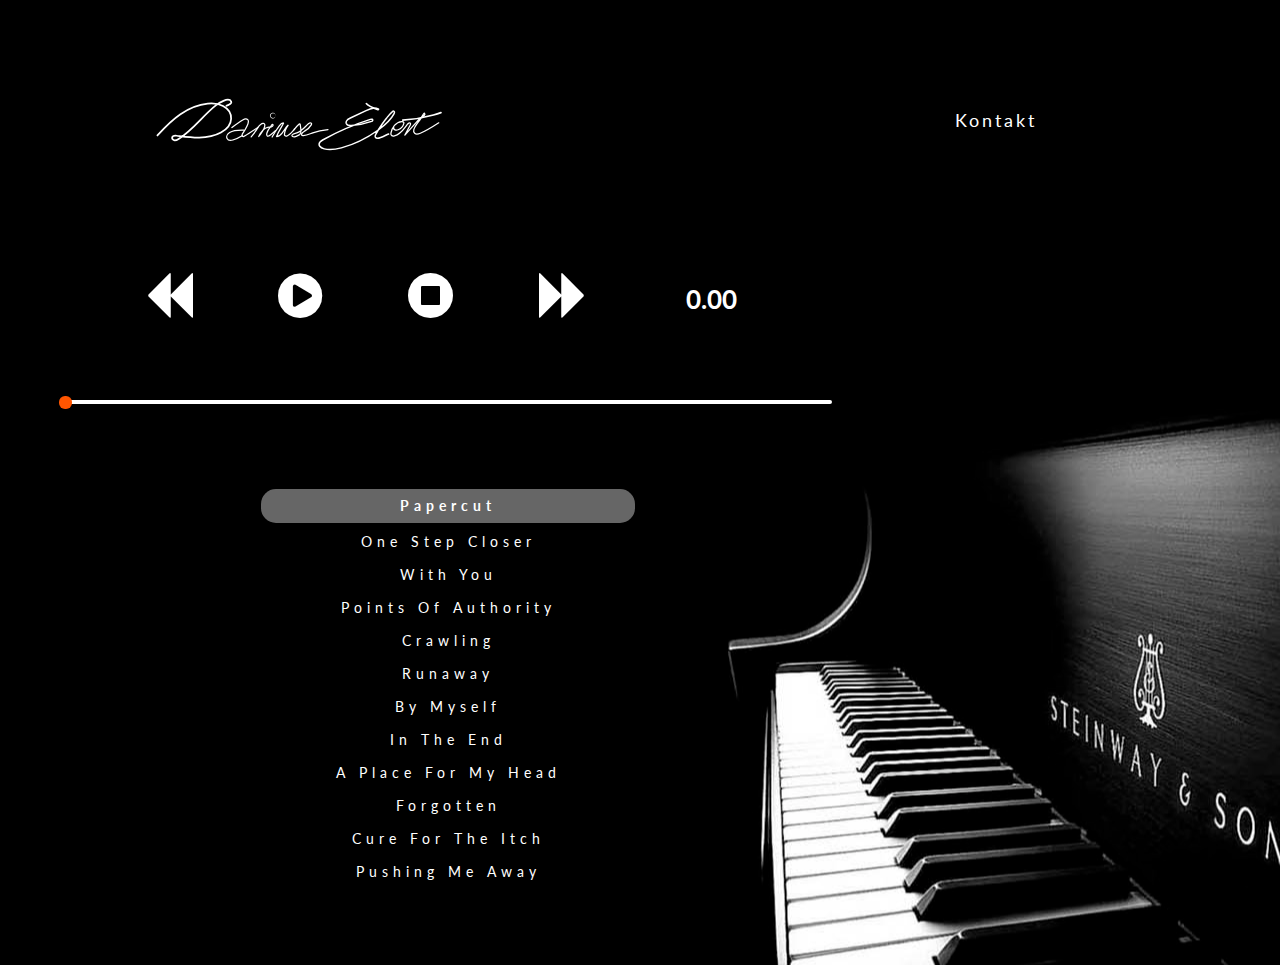
==== index.html @ bb67025f "Add files via upload" ====
<html>
<head>
    <title>Dariusz Elert - Kompozytor</title>
    <link rel="stylesheet" href="css/style.css" media="screen">
    <link rel="stylesheet" href="css/font-awesome.min.css">
	<link href="https://fonts.googleapis.com/css?family=Lato:400,700i&amp;subset=latin-ext" rel="stylesheet"> 
<link href="https://fonts.googleapis.com/css?family=Nothing+You+Could+Do" rel="stylesheet">
</head>
<body>
	<div id="top">
		<div class="logo">
			<img src="images/dariusz.svg" alt="">
		</div>
		<div class="mini-menu">
		<button class="toggle">Kontakt</button>
			<div id="target">kontakt@dariuszelert.pl</div>
		</div>
	</div>
<div id="container">

		 <div id="buttons">
		 
			<button id="prev"><i class="fa fa-backward " aria-hidden="true" style="color: white;"></i></button>
			<button id="play"><i class="fa fa-play-circle " aria-hidden="true" style="color: white;"></i></button>
			<button id="pause"><i class="fa fa-pause-circle-o " aria-hidden="true" style="color: white;"></i></button>
			<button id="stop"><i class="fa fa-stop-circle " aria-hidden="true" style="color: white;"></i></button>
			<button id="next"><i class="fa fa-forward " aria-hidden="true" style="color: white;"></i></button>
 				<div id="tracker">
					<span id="duration"></span>
			 </div>
		 </div>
		
 						  
					<div id="progressBar">
						<div id="myBar"></div>
					</div>
	
			 <div class="clearfix"></div>

		 <ul id="playlist" class="hidden">
			<li song="Linkin Park - Papercut.mp3">Papercut</li>
			<li song="Linkin Park - One Step Closer.mp3" >One Step Closer</li>
			<li song="With You - Linkin Park (Hybrid Theory).mp3">With You</li>
			<li song="Linkin Park - Points Of Authority.mp3">Points Of Authority</li>
			<li song="Crawling (Official Video) - Linkin Park.mp3">Crawling</li>
			<li song="Linkin Park - Runaway.mp3">Runaway</li>
			<li song="By Myself - Linkin Park (Hybrid Theory).mp3">By Myself</li>
			<li song="In The End (Official Video) - Linkin Park.mp3">In The End</li>
			<li song="A Place For My Head - Linkin Park (Hybrid Theory).mp3">A Place For My Head</li>
			<li song="Forgotten - Linkin Park (Hybrid Theory).mp3">Forgotten</li>
			<li song="Cure For The Itch - Linkin Park (Hybrid Theory).mp3">Cure For The Itch</li>
			<li song="Pushing Me Away - Linkin Park (Hybrid Theory).mp3">Pushing Me Away</li>
		</ul>
	</div>





<script src="js/jquery.js"></script>
<script src="js/main.js"></script>
</body>
</html>
---- css/style.css ----
*{
    margin: 0;
    padding: 0;
    border: none;
    outline: none;
}

body {
font-family: 'Lato';
	font-size:13px;
	line-height:1.5em;
	color:#fff;
	background-color: black;
	background: url(../images/back.jpg) center no-repeat;
	background-color: black;
}

@media only screen and (max-width: 500px) {
    body, #top {
    background-image: none;
    }
}





.clearfix{
	clear:both;
}

#container{
	width:60%;
	min-height:400px;
	margin:60px auto 5% 5%;
}
@media only screen and (max-width: 500px) {
    #container {
        width: 100%;
		margin: 40px auto;
    }
}



#buttons{
	display: flex;
	flex-direction: row;
	justify-content: space-around;
	width:90%;
	background-color: black;
    margin: 15px auto;	
}

@media only screen and (max-width: 500px) {
	#buttons {
		max-width: 400px;
	}
}



button#play{
	
	height:70px;
	background-color: black;
	cursor: pointer;
	font-size: 4em;
}

@media only screen and (max-width: 500px) {
	button#play{
		font-size: 2em;
	}
}


button#pause{
	
	height:70px;
	background-color: black;
	cursor: pointer;
	font-size: 4em;
}
@media only screen and (max-width: 500px) {
	button#pause{
		font-size: 2em;
	}
}

button#stop{

	height:70px;
	background-color: black;
	cursor: pointer;
	font-size: 4em;
}
@media only screen and (max-width: 500px) {
	button#stop{
		font-size: 2em;
	}
}

button#prev{
	
	height:70px;
	background-color: black;
	cursor: pointer;
	font-size: 4em;
}
@media only screen and (max-width: 500px) {
	button#prev{
		font-size: 2em;
	}
}

button#next{
	
	height:70px;
	background-color: black;
	cursor: pointer;
	font-size: 4em;
}
@media only screen and (max-width: 500px) {
	button#next{
		font-size: 2em;
	}
}

#playlist {
    list-style-type: none;
	padding:10px;
	margin-left: auto;
    margin-right: auto;
    width: 50%;
    letter-spacing: 5px;
    text-align: center;
    line-height: 2em;
    font-size: 14px;
}
@media only screen and (max-width: 500px) {
    #playlist {
     width: 80%;
    }
}

#playlist li {
    cursor: pointer;
    margin:5px;
}

#tracker{
	justify-content: center;
	position:relative;
	margin-top: 30px;
}

#playlist li.active {
    font-weight: bold;
	padding:3px;
	background:#666;
	border-radius: 15px;
}



#duration{
	top:0;
	margin: 14px;
	background:#000;
	border-radius:5px;
	font-size: 2em;
	font-weight: bold;
}

@media only screen and (max-width: 500px) {
    #duartion {
     margin-right: 0;
     font-size: 1.75;
    }
}


#top{
	background-color: #000;
	width: 100%;
	height: 200px;
	min-height: 100px;
	 font-size: 38px;
	display: flex;
	align-items: center;
	position: relative;
}

@media only screen and (max-width: 500px) {
    #top {
     height: 150px;
    }
}

.mini-menu {
	font-family: 'Lato', sans-serif;
	font-size: 18px;
	position: absolute;
	top: 50%;
	right: 5%;
	max-width: 30%;
	margin: auto;
}


.info {
	border: 2px solid gray;
	padding: 20px;
	margin-top: 15px;
	background-color: gray;
	border-radius: 5px;
	opacity: 0.5;
	transform: translate(-35%);
	width: 250px;
	text-align: center;
	display: none;
}
@media only screen and (max-width: 500px) {
    .info {
        width: 80px;
        font-size: 10px;
        transform: translate(-25%);
    }
}



.logo > img{
	position: absolute;
	letter-spacing: 6px;
	top: 60%;
	transform: translateY(-50%);
	left: 10%;
	width: 400px;
	height: 200px;

}

@media only screen and (max-width: 500px) {
    .logo > img {
        font-size: 18px;
        text-align: center;
        padding-top: 30px;
        width: 250px;
		height: 150px;
		top: 50%;
		left: 2%;
    }
}

#timeline{
	width: 400px;
	height: 20px;
	background: #4200f7;
	margin-top: 20px;
	float: left;
	border-radius: 15px;
}

#playhead{
	width: 18px;
	height: 18px;
	border-radius: 50%;
	margin-top: 1px;
	background: rgba(0, 255, 196, 0.82);
}

#progressBar {
	left:0;
	width: 100%;
	height: 4px;
	background-color: white;
	position: relative;
	margin: 70px 0;
	border-radius: 5px;
	cursor: pointer;
}

@media only screen and (max-width: 500px) {
    #progressBar {
        width: 80%;
        margin: 10px auto;
    }
}

#myBar {
	background-color: gray;
	width: 0px;
	height: 2px;
	position: absolute;
	top: 1px;
	left: 1px;
	border-radius: 5px;
}


#myBar:after {
  position: absolute;
  top: -1px;
  right: -7px;
  width: 13px;
  height: 13px;
  margin-top: -4px;
  content: '';
  border-radius: 6px;
  background: #f50;
  z-index: 999;
  }

button.toggle {
	margin: auto 150px auto auto;
	width: 140px;
	height: 40px;
	color: white;
	background-color: black;
	border-radius: 5px;
	font-family: 'Lato';
	font-size: 18px;
	cursor: pointer;
letter-spacing: 3;
}

#target {
	position: absolute;



	
	text-align: center;
	display: none;
}
@media only screen and (max-width: 500px) {
    #target {
        width: 80px;
        font-size: 10px;

    }
}


.Hide
{
  display:none;
}
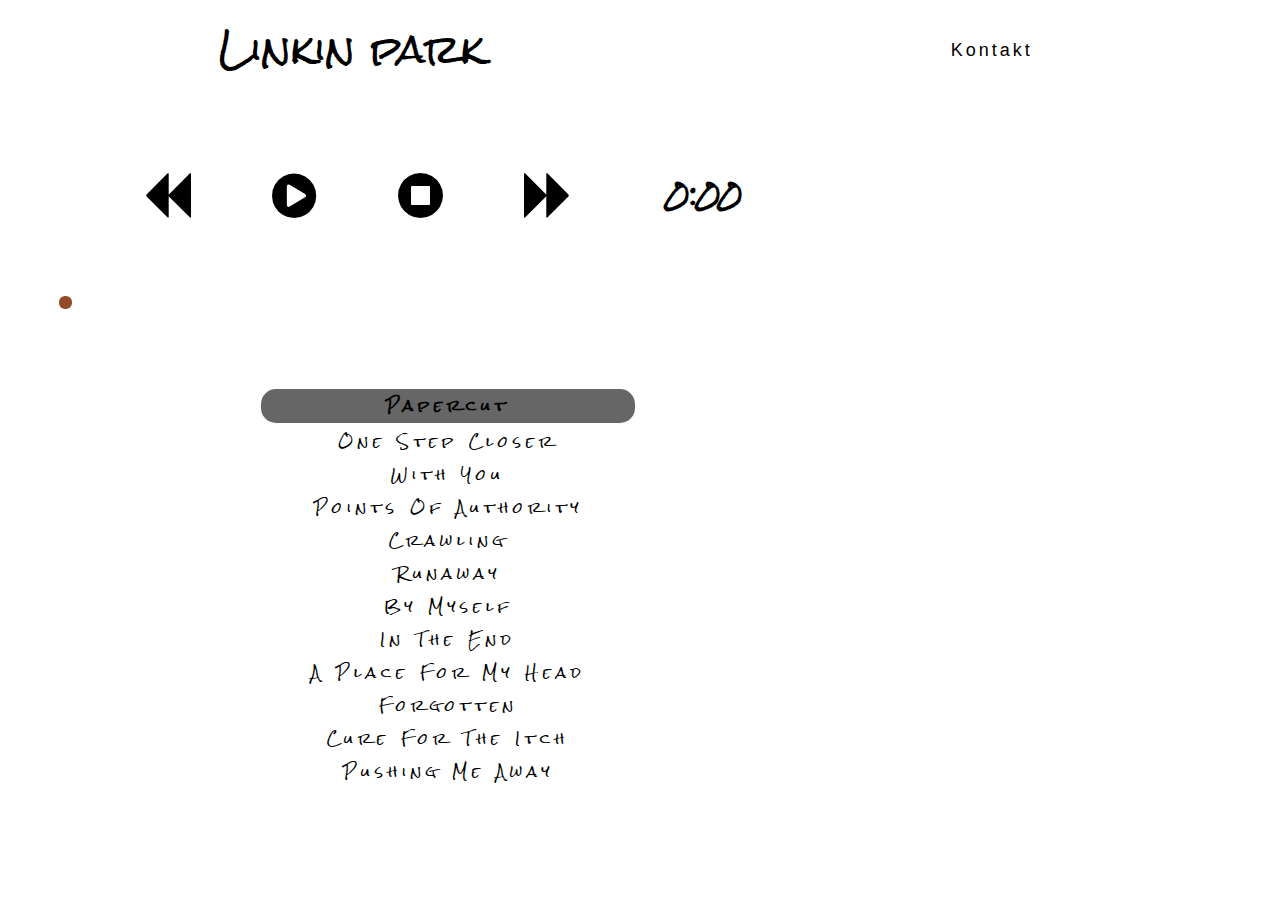
==== commit 750bb251: "refactoring old code" ====
--- a/index.html
+++ b/index.html
@@ -1,63 +1,113 @@
 <html>
-<head>
-    <title>Dariusz Elert - Kompozytor</title>
-    <link rel="stylesheet" href="css/style.css" media="screen">
-    <link rel="stylesheet" href="css/font-awesome.min.css">
-	<link href="https://fonts.googleapis.com/css?family=Lato:400,700i&amp;subset=latin-ext" rel="stylesheet"> 
-<link href="https://fonts.googleapis.com/css?family=Nothing+You+Could+Do" rel="stylesheet">
-</head>
-<body>
-	<div id="top">
-		<div class="logo">
-			<img src="images/dariusz.svg" alt="">
-		</div>
-		<div class="mini-menu">
-		<button class="toggle">Kontakt</button>
-			<div id="target">kontakt@dariuszelert.pl</div>
-		</div>
-	</div>
-<div id="container">
+  <head>
+    <title>Linkin Park - Tribute</title>
+    <link rel="stylesheet" href="css/style.css" media="screen" />
+    <link rel="stylesheet" href="css/font-awesome.min.css" />
+    <meta name="viewport" content="width=device-width, initial-scale=1.0" />
+    <link
+      href="https://fonts.googleapis.com/css2?family=Rock+Salt&display=swap"
+      rel="stylesheet"
+    />
+    <link
+      href="https://fonts.googleapis.com/css?family=Lato:400,700i&amp;subset=latin-ext"
+      rel="stylesheet"
+    />
+    <link
+      href="https://fonts.googleapis.com/css?family=Nothing+You+Could+Do"
+      rel="stylesheet"
+    />
+  </head>
+  <body>
+    <header>
+      <div class="top">
+        <div class="logo-style">
+          Linkin park
+          <!-- <img src="images/dariusz.svg" alt=""> -->
+        </div>
+        <div class="mini-menu">
+          <button class="toggle">Kontakt</button>
+          <div id="target">mateusz.samula@gmail.com</div>
+        </div>
+      </div>
+    </header>
 
-		 <div id="buttons">
-		 
-			<button id="prev"><i class="fa fa-backward " aria-hidden="true" style="color: white;"></i></button>
-			<button id="play"><i class="fa fa-play-circle " aria-hidden="true" style="color: white;"></i></button>
-			<button id="pause"><i class="fa fa-pause-circle-o " aria-hidden="true" style="color: white;"></i></button>
-			<button id="stop"><i class="fa fa-stop-circle " aria-hidden="true" style="color: white;"></i></button>
-			<button id="next"><i class="fa fa-forward " aria-hidden="true" style="color: white;"></i></button>
- 				<div id="tracker">
-					<span id="duration"></span>
-			 </div>
-		 </div>
-		
- 						  
-					<div id="progressBar">
-						<div id="myBar"></div>
-					</div>
-	
-			 <div class="clearfix"></div>
+    <main>
+      <div class="container">
+        <div id="buttons">
+          <button id="prev">
+            <i
+              class="fa fa-backward"
+              aria-hidden="true"
+              style="color: white;"
+            ></i>
+          </button>
+          <button id="play">
+            <i
+              class="fa fa-play-circle"
+              aria-hidden="true"
+              style="color: white;"
+            ></i>
+          </button>
+          <button id="pause">
+            <i
+              class="fa fa-pause-circle-o"
+              aria-hidden="true"
+              style="color: white;"
+            ></i>
+          </button>
+          <button id="stop">
+            <i
+              class="fa fa-stop-circle"
+              aria-hidden="true"
+              style="color: white;"
+            ></i>
+          </button>
+          <button id="next">
+            <i
+              class="fa fa-forward"
+              aria-hidden="true"
+              style="color: white;"
+            ></i>
+          </button>
+          <div id="tracker">
+            <span id="duration"></span>
+          </div>
+        </div>
 
-		 <ul id="playlist" class="hidden">
-			<li song="Linkin Park - Papercut.mp3">Papercut</li>
-			<li song="Linkin Park - One Step Closer.mp3" >One Step Closer</li>
-			<li song="With You - Linkin Park (Hybrid Theory).mp3">With You</li>
-			<li song="Linkin Park - Points Of Authority.mp3">Points Of Authority</li>
-			<li song="Crawling (Official Video) - Linkin Park.mp3">Crawling</li>
-			<li song="Linkin Park - Runaway.mp3">Runaway</li>
-			<li song="By Myself - Linkin Park (Hybrid Theory).mp3">By Myself</li>
-			<li song="In The End (Official Video) - Linkin Park.mp3">In The End</li>
-			<li song="A Place For My Head - Linkin Park (Hybrid Theory).mp3">A Place For My Head</li>
-			<li song="Forgotten - Linkin Park (Hybrid Theory).mp3">Forgotten</li>
-			<li song="Cure For The Itch - Linkin Park (Hybrid Theory).mp3">Cure For The Itch</li>
-			<li song="Pushing Me Away - Linkin Park (Hybrid Theory).mp3">Pushing Me Away</li>
-		</ul>
-	</div>
+        <div id="progressBar">
+          <div id="myBar"></div>
+        </div>
 
+        <div class="clearfix"></div>
 
+        <ul id="playlist" class="hidden">
+          <li song="Linkin Park - Papercut.mp3">Papercut</li>
+          <li song="Linkin Park - One Step Closer.mp3">One Step Closer</li>
+          <li song="With You - Linkin Park (Hybrid Theory).mp3">With You</li>
+          <li song="Linkin Park - Points Of Authority.mp3">
+            Points Of Authority
+          </li>
+          <li song="Crawling (Official Video) - Linkin Park.mp3">Crawling</li>
+          <li song="Linkin Park - Runaway.mp3">Runaway</li>
+          <li song="By Myself - Linkin Park (Hybrid Theory).mp3">By Myself</li>
+          <li song="In The End (Official Video) - Linkin Park.mp3">
+            In The End
+          </li>
+          <li song="A Place For My Head - Linkin Park (Hybrid Theory).mp3">
+            A Place For My Head
+          </li>
+          <li song="Forgotten - Linkin Park (Hybrid Theory).mp3">Forgotten</li>
+          <li song="Cure For The Itch - Linkin Park (Hybrid Theory).mp3">
+            Cure For The Itch
+          </li>
+          <li song="Pushing Me Away - Linkin Park (Hybrid Theory).mp3">
+            Pushing Me Away
+          </li>
+        </ul>
+      </div>
+    </main>
 
-
-
-<script src="js/jquery.js"></script>
-<script src="js/main.js"></script>
-</body>
-</html>+    <script src="js/jquery.js"></script>
+    <script src="js/main.js"></script>
+  </body>
+</html>
--- a/css/style.css
+++ b/css/style.css
@@ -6,49 +6,120 @@
 }
 
 body {
-font-family: 'Lato';
+	font-family: 'Rock Salt', cursive;;
 	font-size:13px;
 	line-height:1.5em;
-	color:#fff;
-	background-color: black;
-	background: url(../images/back.jpg) center no-repeat;
-	background-color: black;
-}
-
-@media only screen and (max-width: 500px) {
-    body, #top {
-    background-image: none;
-    }
-}
-
-
-
-
-
-.clearfix{
-	clear:both;
-}
-
-#container{
+	color:#000;
+	background: url(../images/bg-new.jpg) center no-repeat;
+
+}
+
+.container{
 	width:60%;
 	min-height:400px;
 	margin:60px auto 5% 5%;
 }
-@media only screen and (max-width: 500px) {
-    #container {
+@media only screen and (max-width: 700px) {
+    .container {
         width: 100%;
 		margin: 40px auto;
     }
 }
 
-
+/* header */
+.top{
+	background-color: transparent;
+	width: 100%;
+	height: 100px;
+	display: flex;
+	align-items: center;
+	justify-content: space-around;
+	/* min-height: 100px; */
+	 font-size: 38px;
+	display: flex;
+	position: relative;
+}
+
+@media only screen and (max-width: 500px) {
+    .top {
+     height: 150px;
+    }
+}
+
+.mini-menu {
+	/* font-family: 'Lato', sans-serif; */
+	font-size: 18px;
+	/* position: absolute;
+	top: 50%;
+	right: 5%;
+	max-width: 30%;
+	margin: auto; */
+}
+
+.logo-style {
+	font-family: 'Rock Salt', cursive;
+	color: #000;
+	display: flex;
+	align-items: center;
+}
+
+
+.toggle {
+	/* margin: auto 150px auto auto; */
+	width: 140px;
+	/* height: 40px; */
+	color: #000;
+	background-color: transparent;
+	border-radius: 5px;
+	font-size: 18px;
+	cursor: pointer;
+letter-spacing: 3;
+}
+
+#target {
+	position: absolute;
+
+
+
+	
+	text-align: center;
+	display: none;
+}
+@media only screen and (max-width: 500px) {
+    #target {
+        width: 80px;
+        font-size: 10px;
+
+    }
+}
+
+.Hide
+{
+  display:none;
+}
+
+/* End style of Header  */
+
+
+/* buttons colors */
+
+.fa-backward:before, .fa-play-circle:before, .fa-stop-circle:before, .fa-forward:before {
+	color: black;
+	background: transparent;
+}
+
+.songs.nav {
+	display: flex;
+	flex-direction: row;
+}
 
 #buttons{
 	display: flex;
 	flex-direction: row;
 	justify-content: space-around;
+	align-items: center;
 	width:90%;
-	background-color: black;
+	background-color: transparent;
     margin: 15px auto;	
 }
 
@@ -58,12 +129,15 @@
 	}
 }
 
-
-
-button#play{
-	
-	height:70px;
-	background-color: black;
+.fa-backward {
+	color: black;
+}
+
+#play{
+	
+	height:70px;
+	background-color: transparent;
+	color: black;
 	cursor: pointer;
 	font-size: 4em;
 }
@@ -75,10 +149,10 @@
 }
 
 
-button#pause{
-	
-	height:70px;
-	background-color: black;
+#pause{
+	
+	height:70px;
+	background-color: transparent;
 	cursor: pointer;
 	font-size: 4em;
 }
@@ -88,10 +162,10 @@
 	}
 }
 
-button#stop{
-
-	height:70px;
-	background-color: black;
+#stop{
+
+	height:70px;
+	background-color: transparent;
 	cursor: pointer;
 	font-size: 4em;
 }
@@ -101,28 +175,28 @@
 	}
 }
 
-button#prev{
-	
-	height:70px;
-	background-color: black;
-	cursor: pointer;
-	font-size: 4em;
-}
-@media only screen and (max-width: 500px) {
-	button#prev{
-		font-size: 2em;
-	}
-}
-
-button#next{
-	
-	height:70px;
-	background-color: black;
-	cursor: pointer;
-	font-size: 4em;
-}
-@media only screen and (max-width: 500px) {
-	button#next{
+#prev{
+	
+	height:70px;
+	background-color: transparent;
+	cursor: pointer;
+	font-size: 4em;
+}
+@media only screen and (max-width: 500px) {
+	#prev{
+		font-size: 2em;
+	}
+}
+
+#next{
+	
+	height:70px;
+	background-color: transparent;
+	cursor: pointer;
+	font-size: 4em;
+}
+@media only screen and (max-width: 500px) {
+	#next{
 		font-size: 2em;
 	}
 }
@@ -152,7 +226,7 @@
 #tracker{
 	justify-content: center;
 	position:relative;
-	margin-top: 30px;
+	width: 100px;
 }
 
 #playlist li.active {
@@ -162,12 +236,10 @@
 	border-radius: 15px;
 }
 
-
-
 #duration{
 	top:0;
 	margin: 14px;
-	background:#000;
+	background: transparent;
 	border-radius:5px;
 	font-size: 2em;
 	font-weight: bold;
@@ -177,80 +249,6 @@
     #duartion {
      margin-right: 0;
      font-size: 1.75;
-    }
-}
-
-
-#top{
-	background-color: #000;
-	width: 100%;
-	height: 200px;
-	min-height: 100px;
-	 font-size: 38px;
-	display: flex;
-	align-items: center;
-	position: relative;
-}
-
-@media only screen and (max-width: 500px) {
-    #top {
-     height: 150px;
-    }
-}
-
-.mini-menu {
-	font-family: 'Lato', sans-serif;
-	font-size: 18px;
-	position: absolute;
-	top: 50%;
-	right: 5%;
-	max-width: 30%;
-	margin: auto;
-}
-
-
-.info {
-	border: 2px solid gray;
-	padding: 20px;
-	margin-top: 15px;
-	background-color: gray;
-	border-radius: 5px;
-	opacity: 0.5;
-	transform: translate(-35%);
-	width: 250px;
-	text-align: center;
-	display: none;
-}
-@media only screen and (max-width: 500px) {
-    .info {
-        width: 80px;
-        font-size: 10px;
-        transform: translate(-25%);
-    }
-}
-
-
-
-.logo > img{
-	position: absolute;
-	letter-spacing: 6px;
-	top: 60%;
-	transform: translateY(-50%);
-	left: 10%;
-	width: 400px;
-	height: 200px;
-
-}
-
-@media only screen and (max-width: 500px) {
-    .logo > img {
-        font-size: 18px;
-        text-align: center;
-        padding-top: 30px;
-        width: 250px;
-		height: 150px;
-		top: 50%;
-		left: 2%;
     }
 }
 
@@ -309,42 +307,6 @@
   margin-top: -4px;
   content: '';
   border-radius: 6px;
-  background: #f50;
+  background: rgb(148, 74, 37);
   z-index: 999;
   }
-
-button.toggle {
-	margin: auto 150px auto auto;
-	width: 140px;
-	height: 40px;
-	color: white;
-	background-color: black;
-	border-radius: 5px;
-	font-family: 'Lato';
-	font-size: 18px;
-	cursor: pointer;
-letter-spacing: 3;
-}
-
-#target {
-	position: absolute;
-
-
-
-	
-	text-align: center;
-	display: none;
-}
-@media only screen and (max-width: 500px) {
-    #target {
-        width: 80px;
-        font-size: 10px;
-
-    }
-}
-
-
-.Hide
-{
-  display:none;
-}